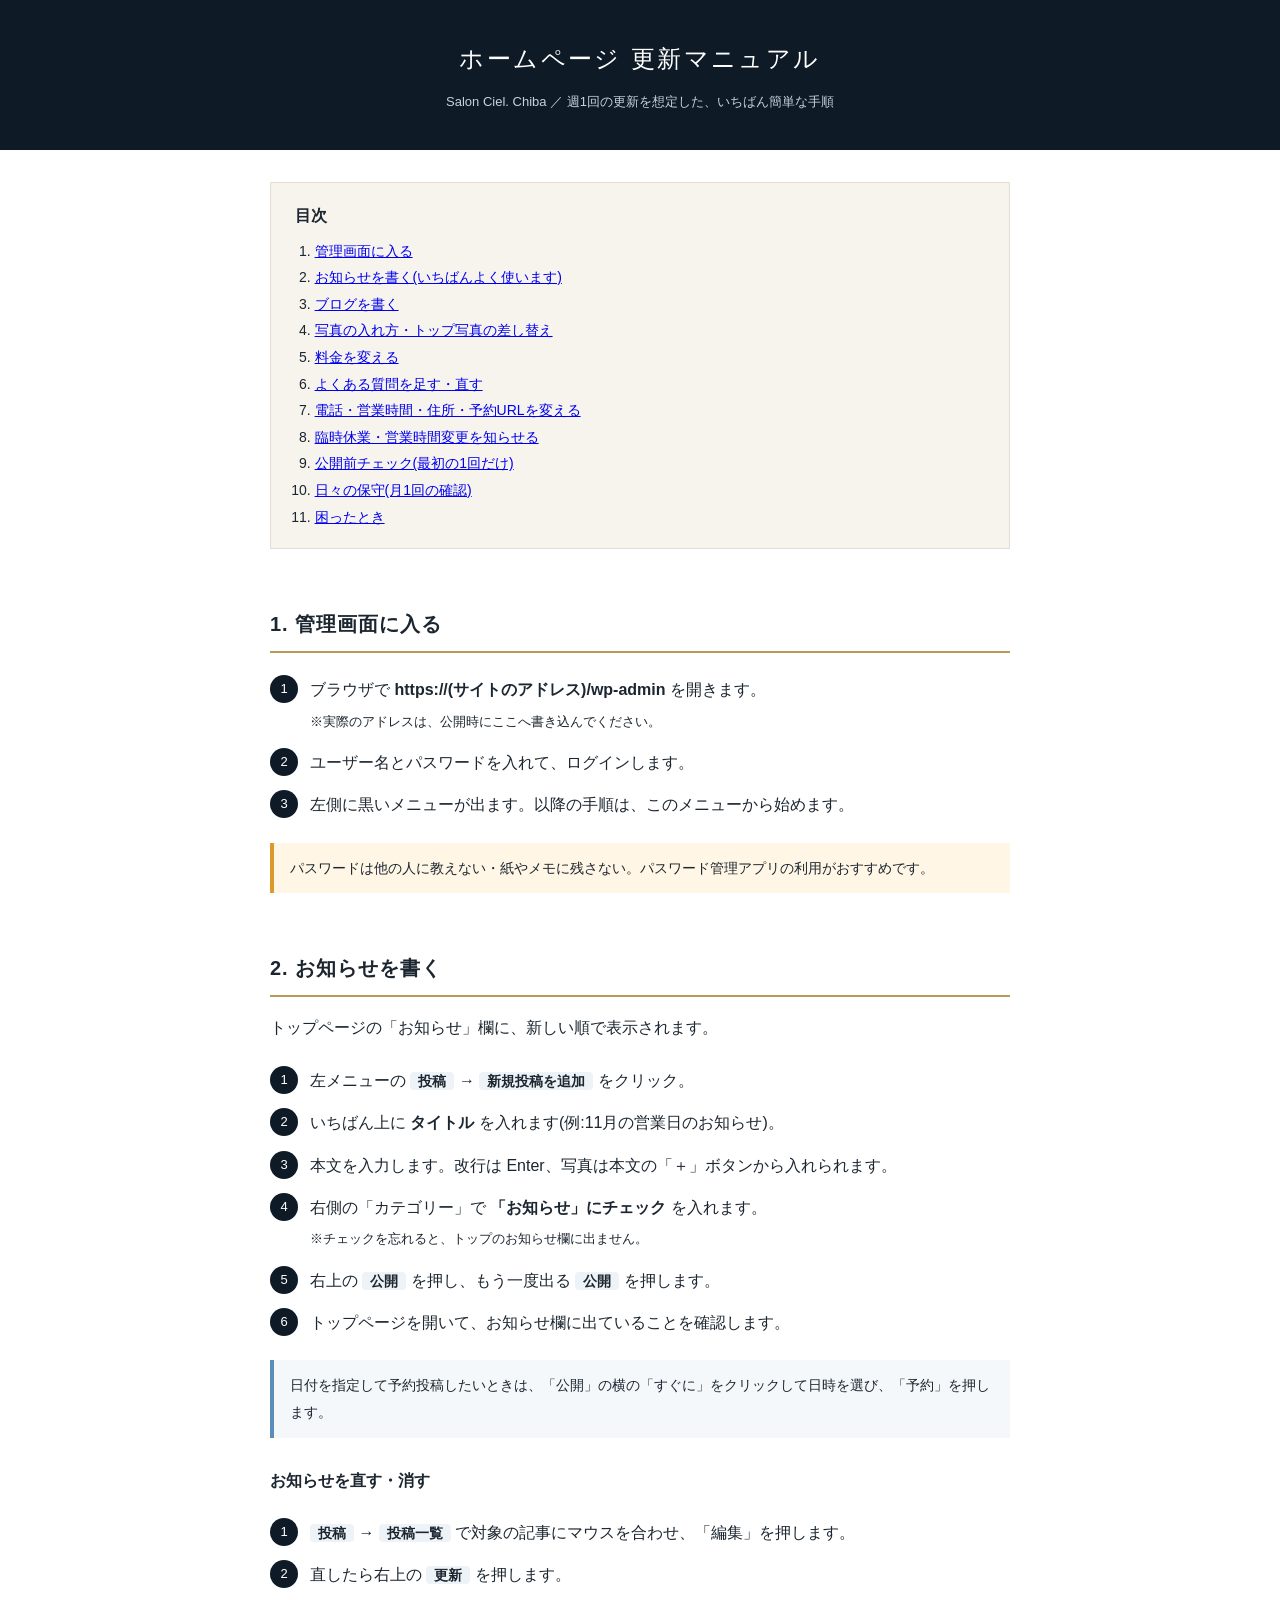
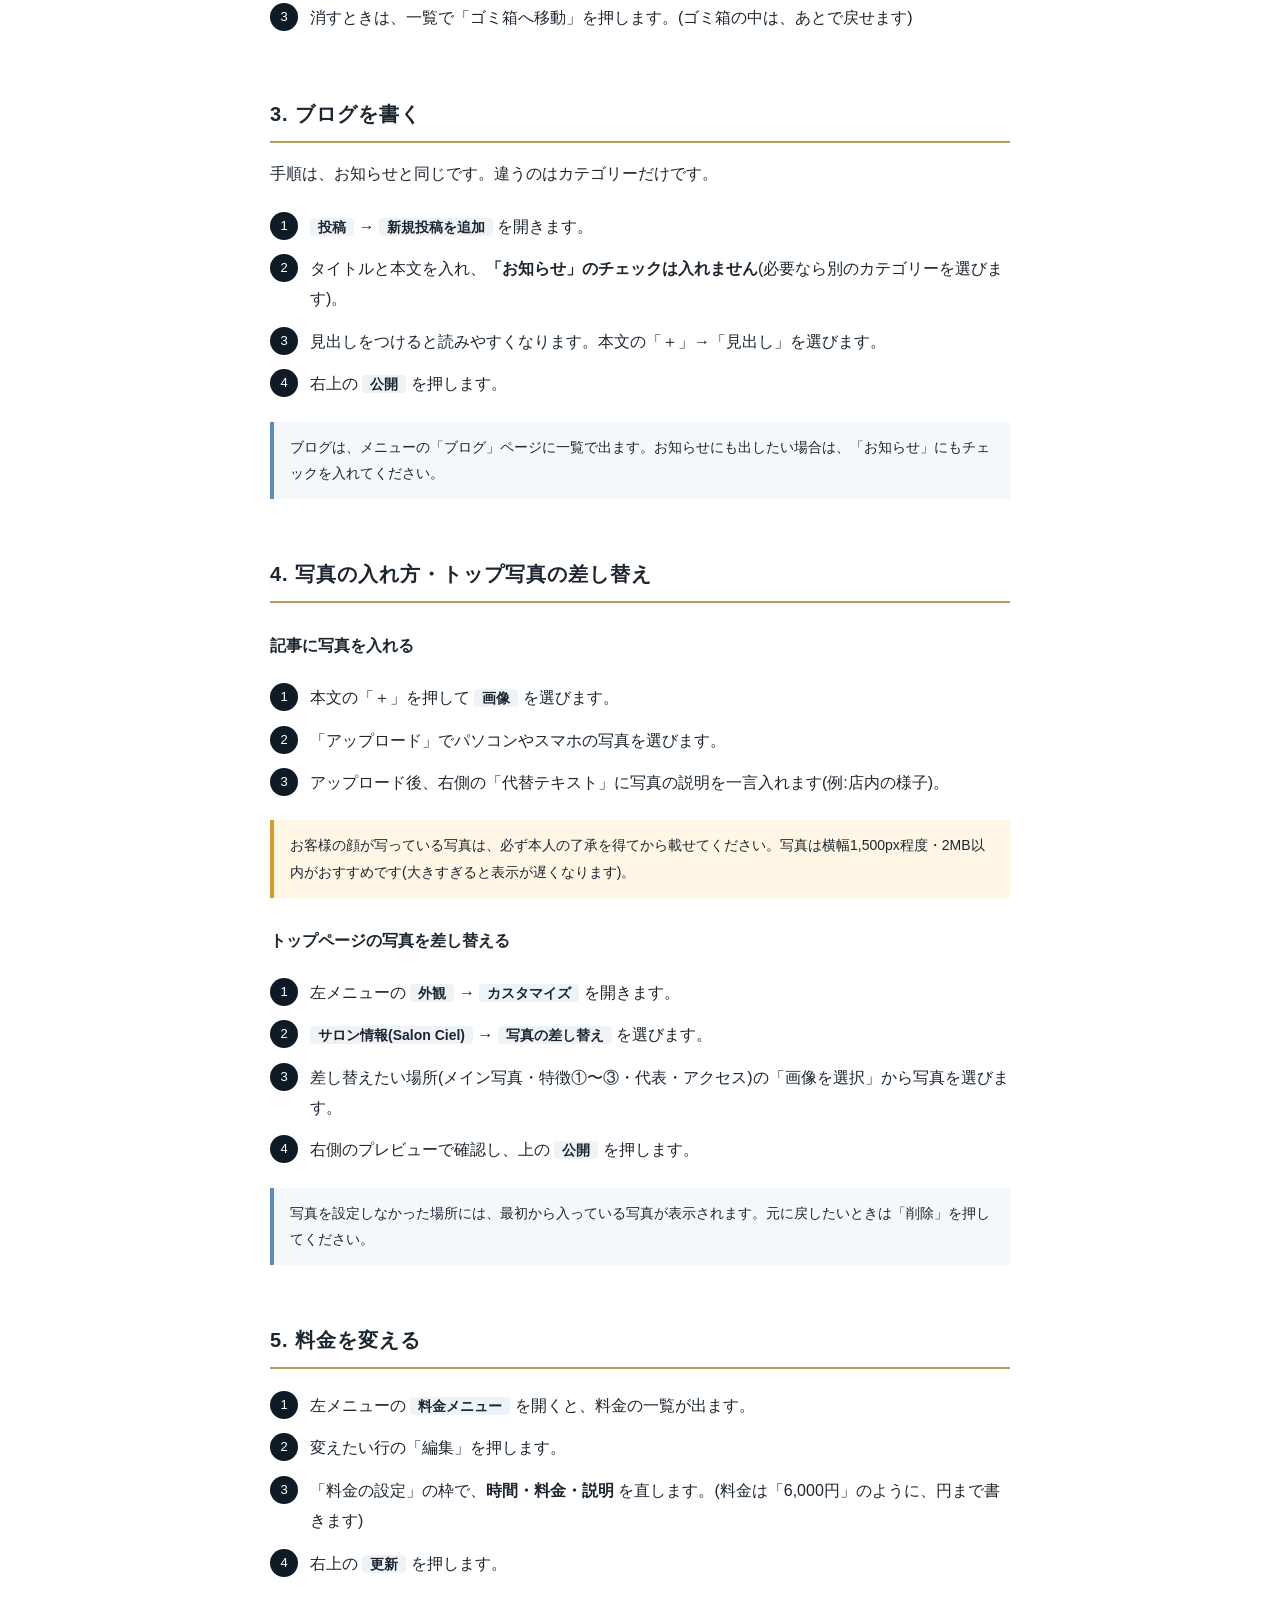
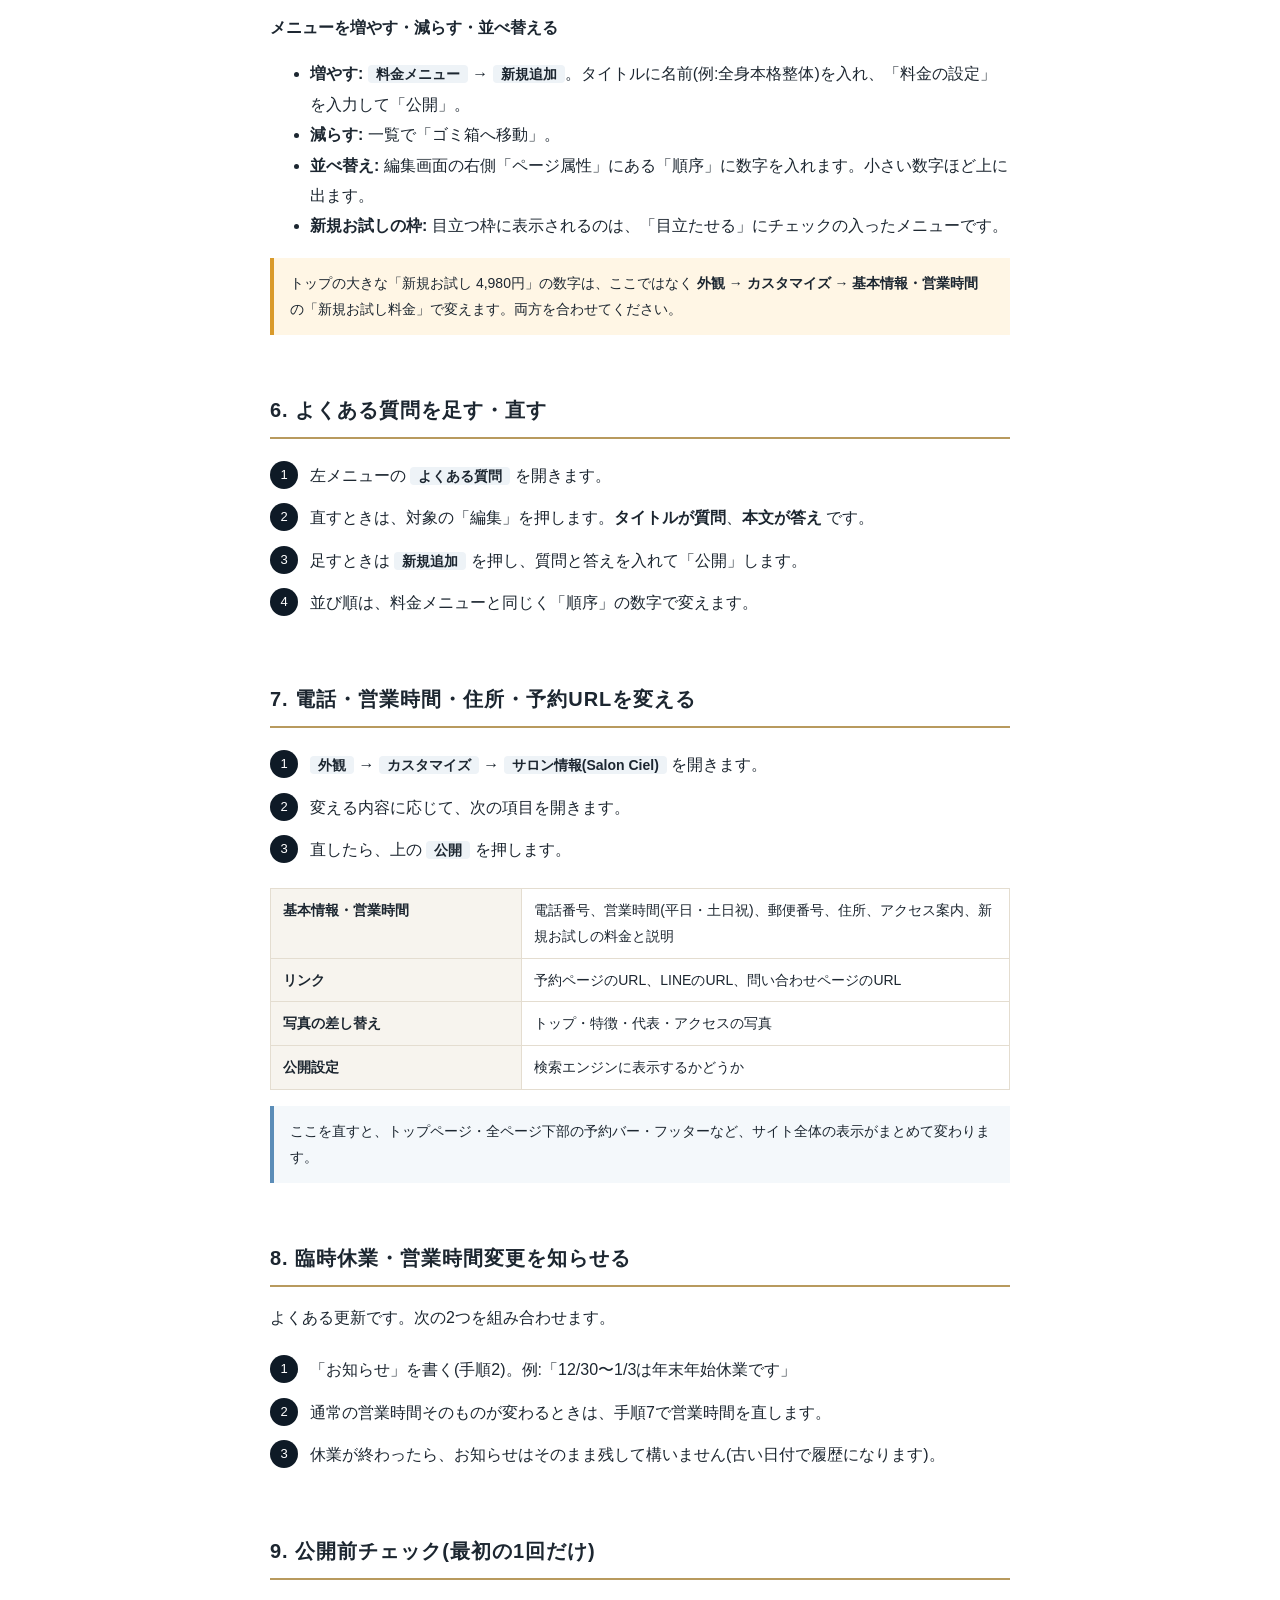
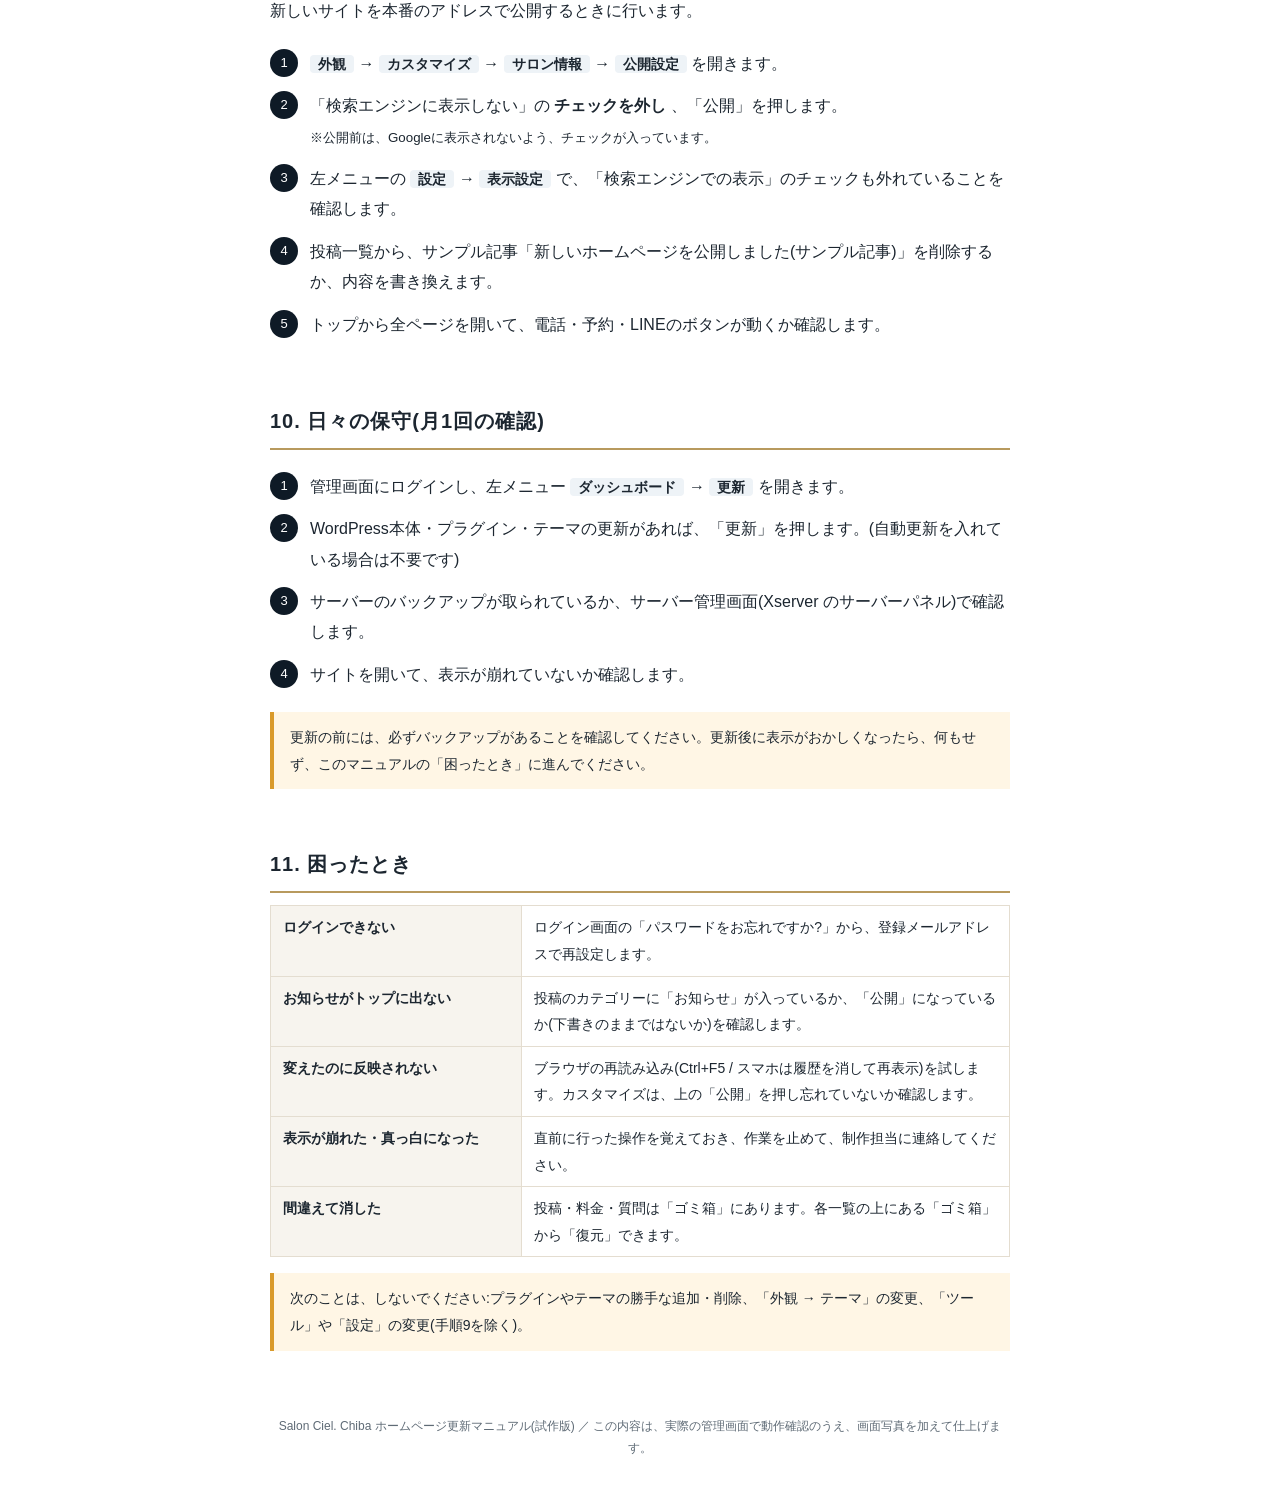
==== docs/manual.html @ d83c0a7d "Add update manual for staff Co-Authored-By: Claude Sonnet 5.5 <noreply@anthropic.com>" ====
<!doctype html>
<html lang="ja">
<head>
<meta charset="utf-8">
<meta name="viewport" content="width=device-width,initial-scale=1">
<meta name="robots" content="noindex,nofollow">
<title>ホームページ更新マニュアル | Salon Ciel. Chiba</title>
<style>
:root{--navy:#0e1a26;--gold:#b89a5e;--ink:#1c2630;--sub:#5f6b76;--line:#e4ddd0;--bg:#f7f4ee}
*{box-sizing:border-box}
body{margin:0;font-family:"Hiragino Sans","Yu Gothic",Meiryo,sans-serif;color:var(--ink);line-height:1.9;background:#fff}
header{background:var(--navy);color:#fff;padding:36px 20px;text-align:center}
header h1{margin:0;font-size:24px;letter-spacing:.1em;font-weight:500}
header p{margin:8px 0 0;color:#c9d2da;font-size:13px}
.wrap{max-width:780px;margin:0 auto;padding:0 20px}
nav.toc{background:var(--bg);border:1px solid var(--line);padding:18px 24px;margin:32px 0}
nav.toc b{display:block;margin-bottom:6px}
nav.toc ol{margin:0;padding-left:1.4em;font-size:14px}
h2{font-size:20px;margin:56px 0 12px;padding-bottom:8px;border-bottom:2px solid var(--gold);letter-spacing:.05em}
h3{font-size:16px;margin:28px 0 6px}
ol.steps{counter-reset:s;list-style:none;padding:0}
ol.steps li{counter-increment:s;position:relative;padding:6px 0 6px 40px}
ol.steps li::before{content:counter(s);position:absolute;left:0;top:6px;width:28px;height:28px;border-radius:50%;background:var(--navy);color:#fff;text-align:center;line-height:28px;font-size:13px}
.menu{background:#eef3f7;border-radius:4px;padding:1px 8px;font-weight:600;font-size:14px;white-space:nowrap}
.note,.warn{padding:12px 16px;font-size:14px;margin:16px 0;border-left:4px solid}
.note{background:#f4f8fb;border-color:#5b8db8}
.warn{background:#fff6e5;border-color:#d99a2b}
table{width:100%;border-collapse:collapse;font-size:14px;margin:12px 0}
th,td{border:1px solid var(--line);padding:8px 12px;text-align:left;vertical-align:top}
th{background:var(--bg);width:34%}
footer{margin:64px 0 40px;text-align:center;color:var(--sub);font-size:12px}
@media print{header{background:#fff;color:#000;border-bottom:2px solid #000}header p{color:#333}h2{break-after:avoid}ol.steps li,.note,.warn{break-inside:avoid}}
</style>
</head>
<body>
<header>
  <h1>ホームページ 更新マニュアル</h1>
  <p>Salon Ciel. Chiba ／ 週1回の更新を想定した、いちばん簡単な手順</p>
</header>

<div class="wrap">

<nav class="toc">
  <b>目次</b>
  <ol>
    <li><a href="#login">管理画面に入る</a></li>
    <li><a href="#news">お知らせを書く(いちばんよく使います)</a></li>
    <li><a href="#blog">ブログを書く</a></li>
    <li><a href="#photo">写真の入れ方・トップ写真の差し替え</a></li>
    <li><a href="#price">料金を変える</a></li>
    <li><a href="#faq">よくある質問を足す・直す</a></li>
    <li><a href="#info">電話・営業時間・住所・予約URLを変える</a></li>
    <li><a href="#holiday">臨時休業・営業時間変更を知らせる</a></li>
    <li><a href="#publish">公開前チェック(最初の1回だけ)</a></li>
    <li><a href="#care">日々の保守(月1回の確認)</a></li>
    <li><a href="#trouble">困ったとき</a></li>
  </ol>
</nav>

<h2 id="login">1. 管理画面に入る</h2>
<ol class="steps">
  <li>ブラウザで <b>https://(サイトのアドレス)/wp-admin</b> を開きます。<br><small>※実際のアドレスは、公開時にここへ書き込んでください。</small></li>
  <li>ユーザー名とパスワードを入れて、ログインします。</li>
  <li>左側に黒いメニューが出ます。以降の手順は、このメニューから始めます。</li>
</ol>
<div class="warn">パスワードは他の人に教えない・紙やメモに残さない。パスワード管理アプリの利用がおすすめです。</div>

<h2 id="news">2. お知らせを書く</h2>
<p>トップページの「お知らせ」欄に、新しい順で表示されます。</p>
<ol class="steps">
  <li>左メニューの <span class="menu">投稿</span> → <span class="menu">新規投稿を追加</span> をクリック。</li>
  <li>いちばん上に <b>タイトル</b> を入れます(例:11月の営業日のお知らせ)。</li>
  <li>本文を入力します。改行は Enter、写真は本文の「＋」ボタンから入れられます。</li>
  <li>右側の「カテゴリー」で <b>「お知らせ」にチェック</b> を入れます。<br><small>※チェックを忘れると、トップのお知らせ欄に出ません。</small></li>
  <li>右上の <span class="menu">公開</span> を押し、もう一度出る <span class="menu">公開</span> を押します。</li>
  <li>トップページを開いて、お知らせ欄に出ていることを確認します。</li>
</ol>
<div class="note">日付を指定して予約投稿したいときは、「公開」の横の「すぐに」をクリックして日時を選び、「予約」を押します。</div>
<h3>お知らせを直す・消す</h3>
<ol class="steps">
  <li><span class="menu">投稿</span> → <span class="menu">投稿一覧</span> で対象の記事にマウスを合わせ、「編集」を押します。</li>
  <li>直したら右上の <span class="menu">更新</span> を押します。</li>
  <li>消すときは、一覧で「ゴミ箱へ移動」を押します。(ゴミ箱の中は、あとで戻せます)</li>
</ol>

<h2 id="blog">3. ブログを書く</h2>
<p>手順は、お知らせと同じです。違うのはカテゴリーだけです。</p>
<ol class="steps">
  <li><span class="menu">投稿</span> → <span class="menu">新規投稿を追加</span> を開きます。</li>
  <li>タイトルと本文を入れ、<b>「お知らせ」のチェックは入れません</b>(必要なら別のカテゴリーを選びます)。</li>
  <li>見出しをつけると読みやすくなります。本文の「＋」→「見出し」を選びます。</li>
  <li>右上の <span class="menu">公開</span> を押します。</li>
</ol>
<div class="note">ブログは、メニューの「ブログ」ページに一覧で出ます。お知らせにも出したい場合は、「お知らせ」にもチェックを入れてください。</div>

<h2 id="photo">4. 写真の入れ方・トップ写真の差し替え</h2>
<h3>記事に写真を入れる</h3>
<ol class="steps">
  <li>本文の「＋」を押して <span class="menu">画像</span> を選びます。</li>
  <li>「アップロード」でパソコンやスマホの写真を選びます。</li>
  <li>アップロード後、右側の「代替テキスト」に写真の説明を一言入れます(例:店内の様子)。</li>
</ol>
<div class="warn">お客様の顔が写っている写真は、必ず本人の了承を得てから載せてください。写真は横幅1,500px程度・2MB以内がおすすめです(大きすぎると表示が遅くなります)。</div>
<h3>トップページの写真を差し替える</h3>
<ol class="steps">
  <li>左メニューの <span class="menu">外観</span> → <span class="menu">カスタマイズ</span> を開きます。</li>
  <li><span class="menu">サロン情報(Salon Ciel)</span> → <span class="menu">写真の差し替え</span> を選びます。</li>
  <li>差し替えたい場所(メイン写真・特徴①〜③・代表・アクセス)の「画像を選択」から写真を選びます。</li>
  <li>右側のプレビューで確認し、上の <span class="menu">公開</span> を押します。</li>
</ol>
<div class="note">写真を設定しなかった場所には、最初から入っている写真が表示されます。元に戻したいときは「削除」を押してください。</div>

<h2 id="price">5. 料金を変える</h2>
<ol class="steps">
  <li>左メニューの <span class="menu">料金メニュー</span> を開くと、料金の一覧が出ます。</li>
  <li>変えたい行の「編集」を押します。</li>
  <li>「料金の設定」の枠で、<b>時間・料金・説明</b> を直します。(料金は「6,000円」のように、円まで書きます)</li>
  <li>右上の <span class="menu">更新</span> を押します。</li>
</ol>
<h3>メニューを増やす・減らす・並べ替える</h3>
<ul>
  <li><b>増やす:</b> <span class="menu">料金メニュー</span> → <span class="menu">新規追加</span>。タイトルに名前(例:全身本格整体)を入れ、「料金の設定」を入力して「公開」。</li>
  <li><b>減らす:</b> 一覧で「ゴミ箱へ移動」。</li>
  <li><b>並べ替え:</b> 編集画面の右側「ページ属性」にある「順序」に数字を入れます。小さい数字ほど上に出ます。</li>
  <li><b>新規お試しの枠:</b> 目立つ枠に表示されるのは、「目立たせる」にチェックの入ったメニューです。</li>
</ul>
<div class="warn">トップの大きな「新規お試し 4,980円」の数字は、ここではなく <b>外観 → カスタマイズ → 基本情報・営業時間</b> の「新規お試し料金」で変えます。両方を合わせてください。</div>

<h2 id="faq">6. よくある質問を足す・直す</h2>
<ol class="steps">
  <li>左メニューの <span class="menu">よくある質問</span> を開きます。</li>
  <li>直すときは、対象の「編集」を押します。<b>タイトルが質問</b>、<b>本文が答え</b> です。</li>
  <li>足すときは <span class="menu">新規追加</span> を押し、質問と答えを入れて「公開」します。</li>
  <li>並び順は、料金メニューと同じく「順序」の数字で変えます。</li>
</ol>

<h2 id="info">7. 電話・営業時間・住所・予約URLを変える</h2>
<ol class="steps">
  <li><span class="menu">外観</span> → <span class="menu">カスタマイズ</span> → <span class="menu">サロン情報(Salon Ciel)</span> を開きます。</li>
  <li>変える内容に応じて、次の項目を開きます。</li>
  <li>直したら、上の <span class="menu">公開</span> を押します。</li>
</ol>
<table>
  <tr><th>基本情報・営業時間</th><td>電話番号、営業時間(平日・土日祝)、郵便番号、住所、アクセス案内、新規お試しの料金と説明</td></tr>
  <tr><th>リンク</th><td>予約ページのURL、LINEのURL、問い合わせページのURL</td></tr>
  <tr><th>写真の差し替え</th><td>トップ・特徴・代表・アクセスの写真</td></tr>
  <tr><th>公開設定</th><td>検索エンジンに表示するかどうか</td></tr>
</table>
<div class="note">ここを直すと、トップページ・全ページ下部の予約バー・フッターなど、サイト全体の表示がまとめて変わります。</div>

<h2 id="holiday">8. 臨時休業・営業時間変更を知らせる</h2>
<p>よくある更新です。次の2つを組み合わせます。</p>
<ol class="steps">
  <li>「お知らせ」を書く(手順2)。例:「12/30〜1/3は年末年始休業です」</li>
  <li>通常の営業時間そのものが変わるときは、手順7で営業時間を直します。</li>
  <li>休業が終わったら、お知らせはそのまま残して構いません(古い日付で履歴になります)。</li>
</ol>

<h2 id="publish">9. 公開前チェック(最初の1回だけ)</h2>
<p>新しいサイトを本番のアドレスで公開するときに行います。</p>
<ol class="steps">
  <li><span class="menu">外観</span> → <span class="menu">カスタマイズ</span> → <span class="menu">サロン情報</span> → <span class="menu">公開設定</span> を開きます。</li>
  <li>「検索エンジンに表示しない」の <b>チェックを外し</b> 、「公開」を押します。<br><small>※公開前は、Googleに表示されないよう、チェックが入っています。</small></li>
  <li>左メニューの <span class="menu">設定</span> → <span class="menu">表示設定</span> で、「検索エンジンでの表示」のチェックも外れていることを確認します。</li>
  <li>投稿一覧から、サンプル記事「新しいホームページを公開しました(サンプル記事)」を削除するか、内容を書き換えます。</li>
  <li>トップから全ページを開いて、電話・予約・LINEのボタンが動くか確認します。</li>
</ol>

<h2 id="care">10. 日々の保守(月1回の確認)</h2>
<ol class="steps">
  <li>管理画面にログインし、左メニュー <span class="menu">ダッシュボード</span> → <span class="menu">更新</span> を開きます。</li>
  <li>WordPress本体・プラグイン・テーマの更新があれば、「更新」を押します。(自動更新を入れている場合は不要です)</li>
  <li>サーバーのバックアップが取られているか、サーバー管理画面(Xserver のサーバーパネル)で確認します。</li>
  <li>サイトを開いて、表示が崩れていないか確認します。</li>
</ol>
<div class="warn">更新の前には、必ずバックアップがあることを確認してください。更新後に表示がおかしくなったら、何もせず、このマニュアルの「困ったとき」に進んでください。</div>

<h2 id="trouble">11. 困ったとき</h2>
<table>
  <tr><th>ログインできない</th><td>ログイン画面の「パスワードをお忘れですか?」から、登録メールアドレスで再設定します。</td></tr>
  <tr><th>お知らせがトップに出ない</th><td>投稿のカテゴリーに「お知らせ」が入っているか、「公開」になっているか(下書きのままではないか)を確認します。</td></tr>
  <tr><th>変えたのに反映されない</th><td>ブラウザの再読み込み(Ctrl+F5 / スマホは履歴を消して再表示)を試します。カスタマイズは、上の「公開」を押し忘れていないか確認します。</td></tr>
  <tr><th>表示が崩れた・真っ白になった</th><td>直前に行った操作を覚えておき、作業を止めて、制作担当に連絡してください。</td></tr>
  <tr><th>間違えて消した</th><td>投稿・料金・質問は「ゴミ箱」にあります。各一覧の上にある「ゴミ箱」から「復元」できます。</td></tr>
</table>
<div class="warn">次のことは、しないでください:プラグインやテーマの勝手な追加・削除、「外観 → テーマ」の変更、「ツール」や「設定」の変更(手順9を除く)。</div>

<footer>Salon Ciel. Chiba ホームページ更新マニュアル(試作版) ／ この内容は、実際の管理画面で動作確認のうえ、画面写真を加えて仕上げます。</footer>

</div>
</body>
</html>
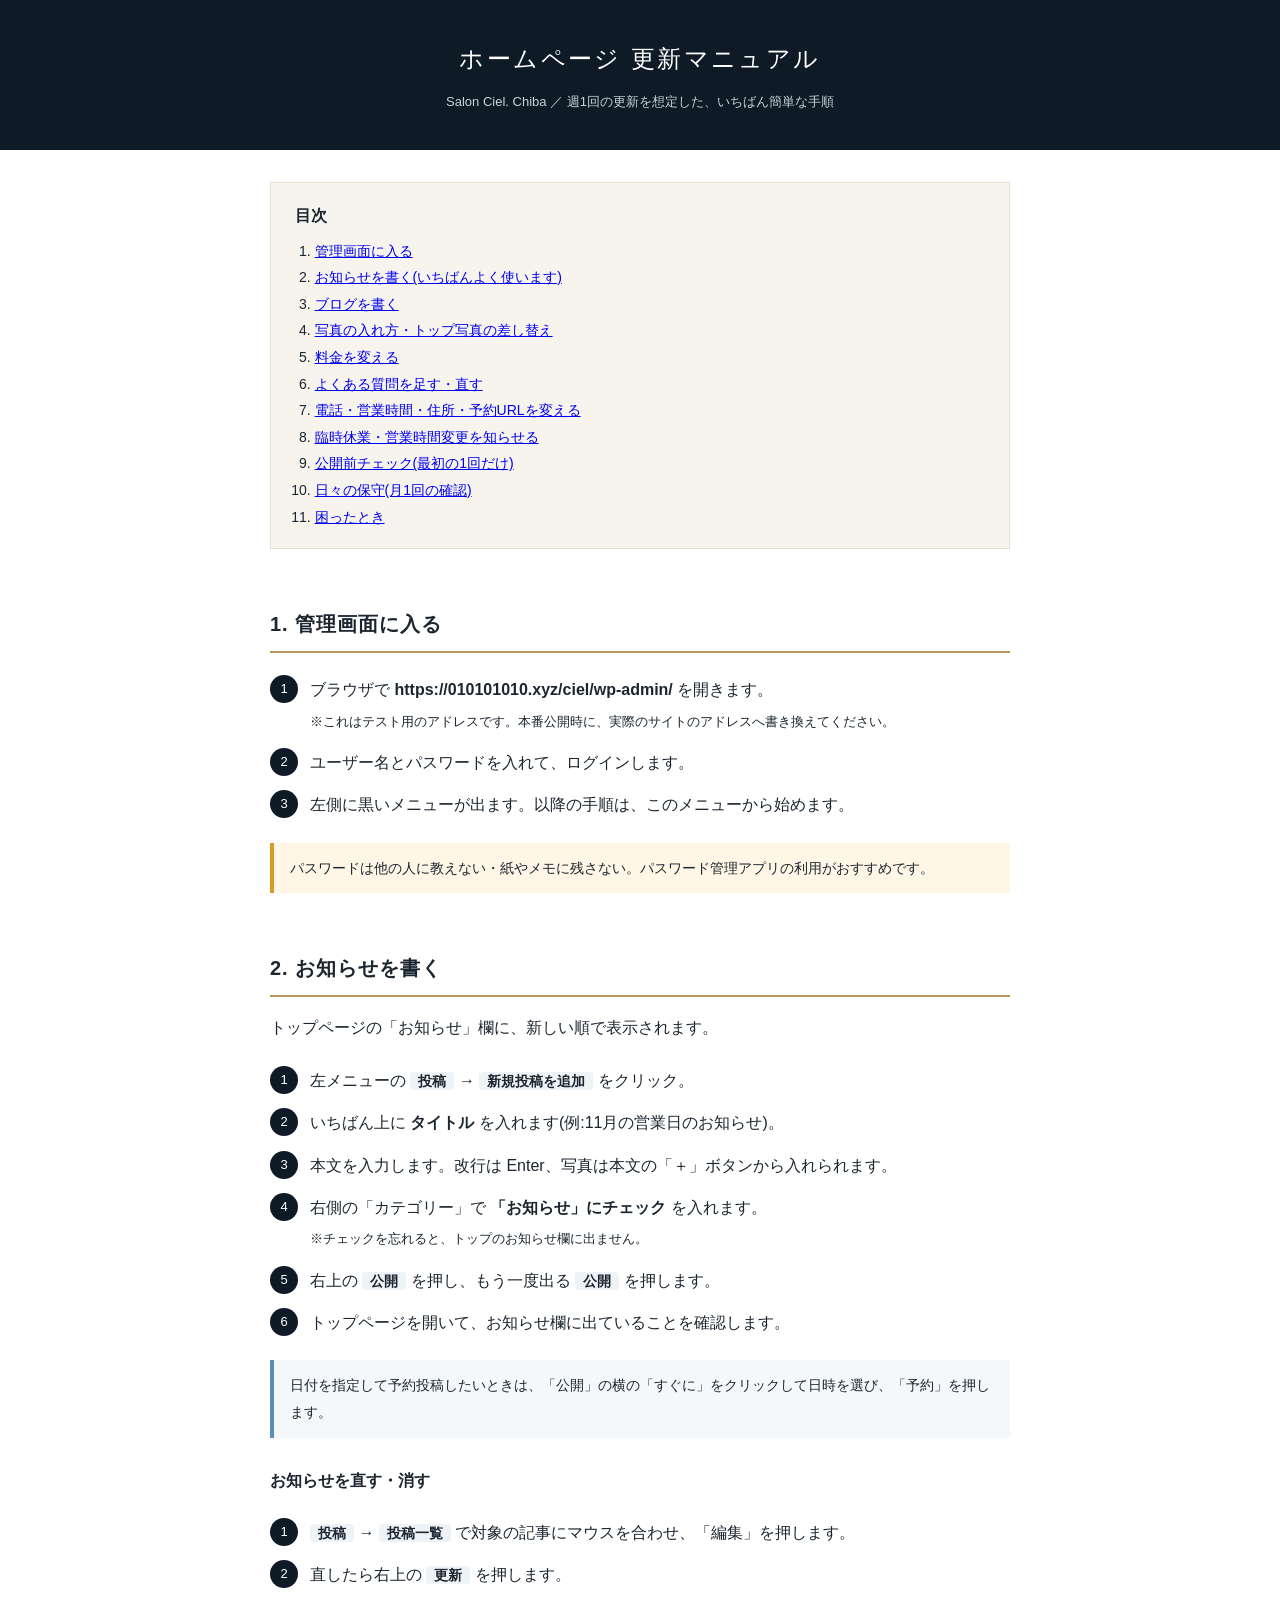
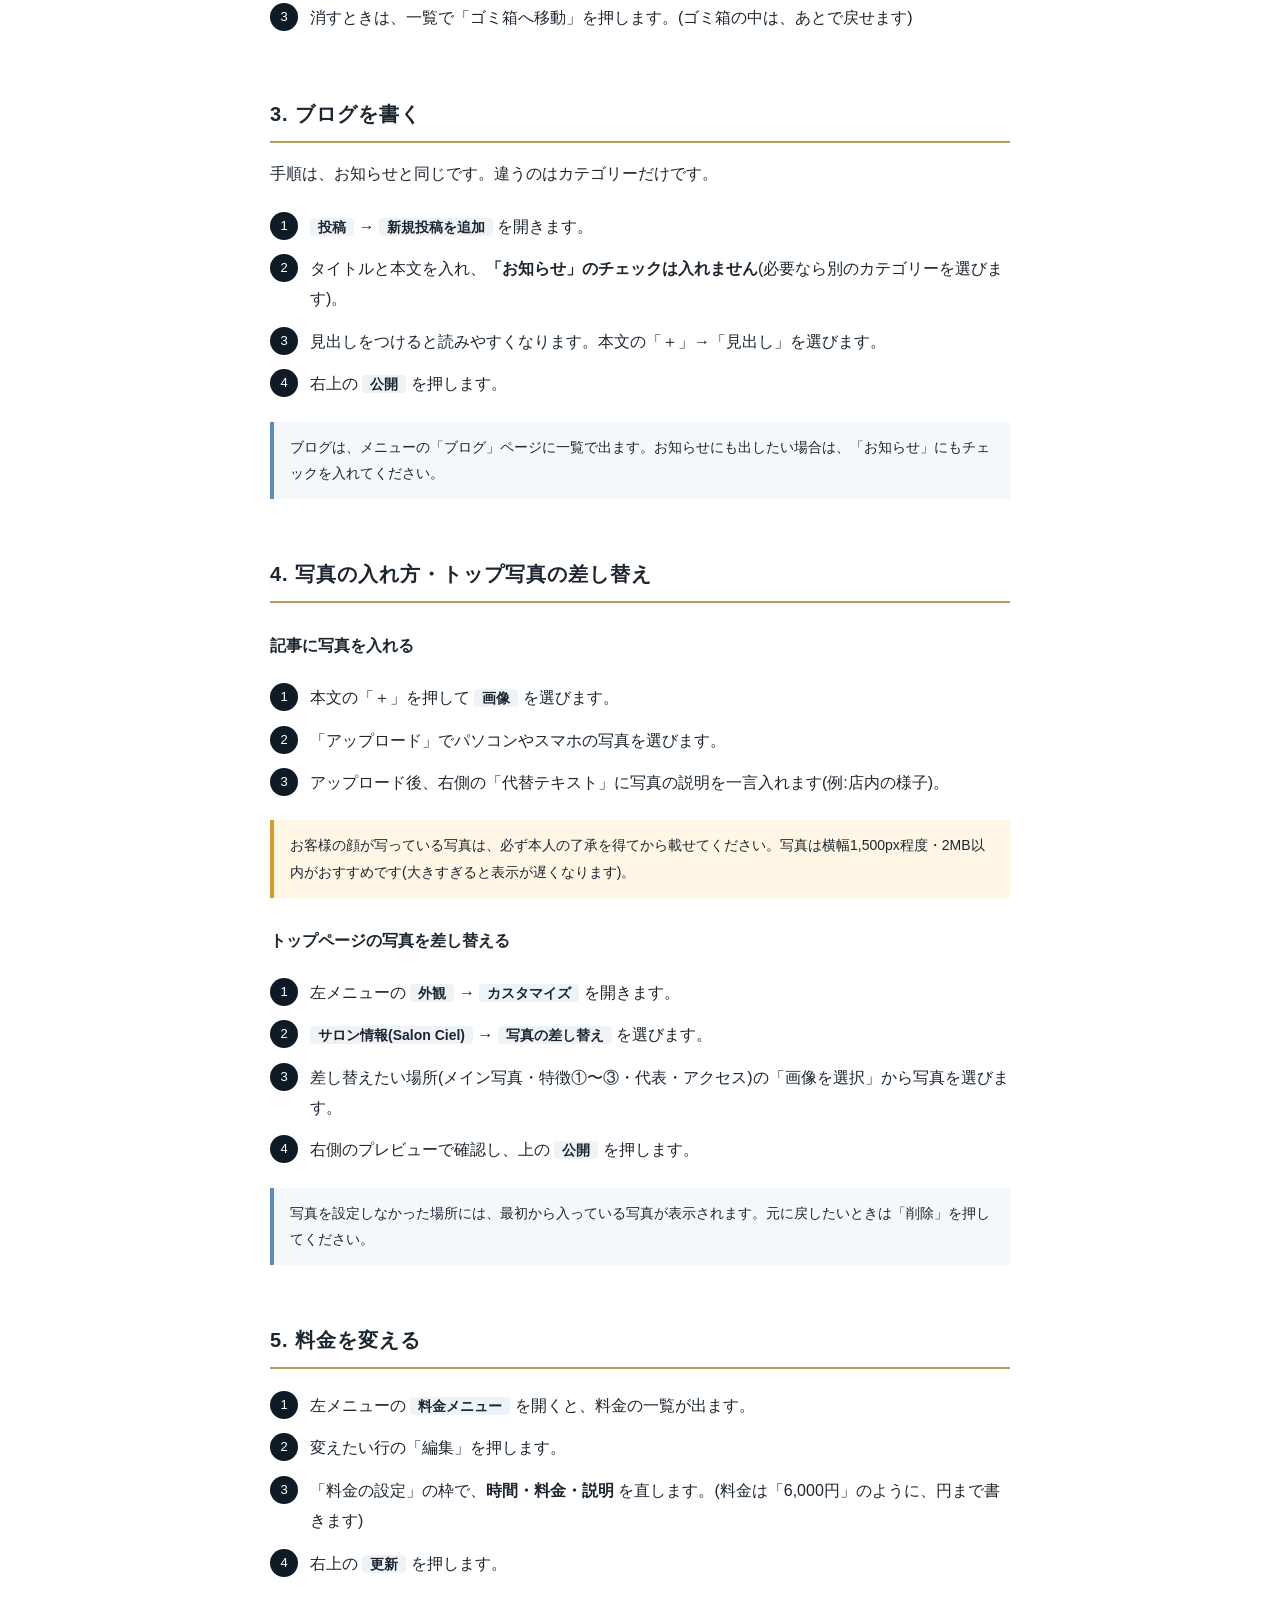
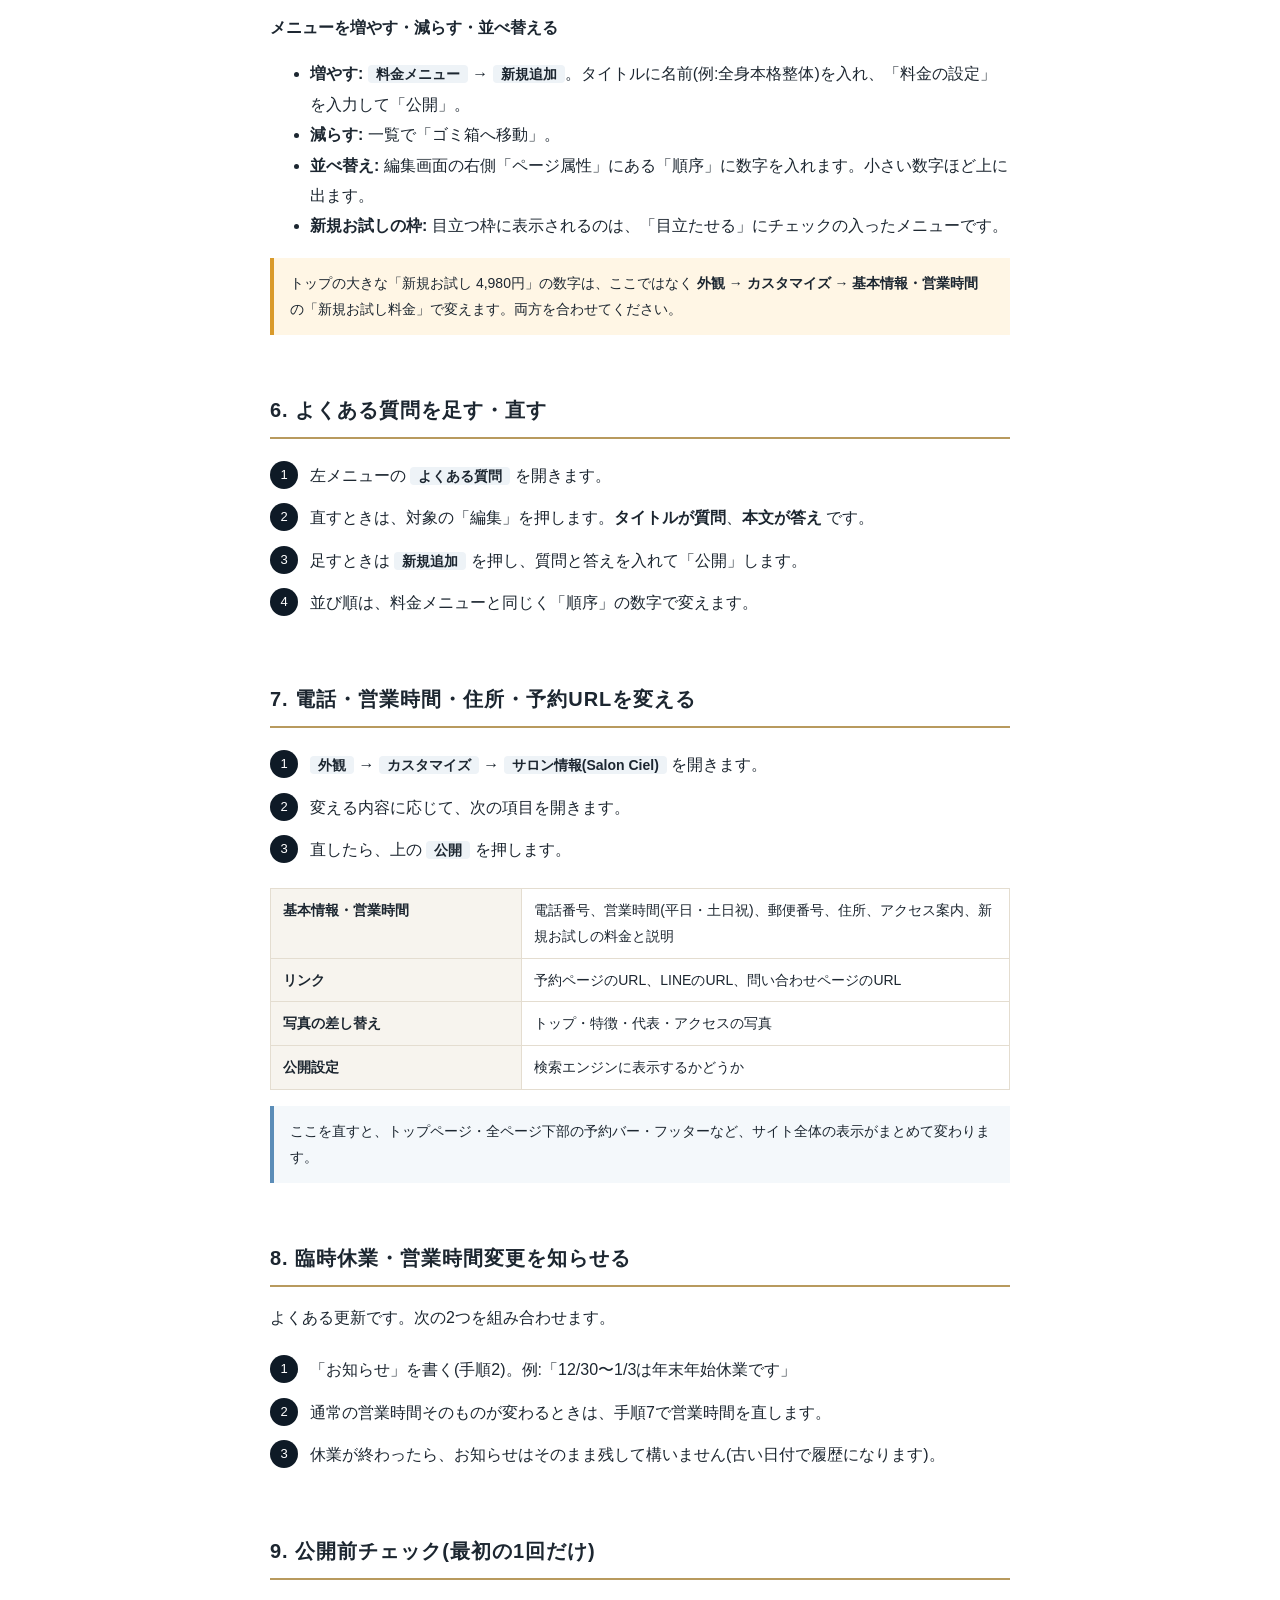
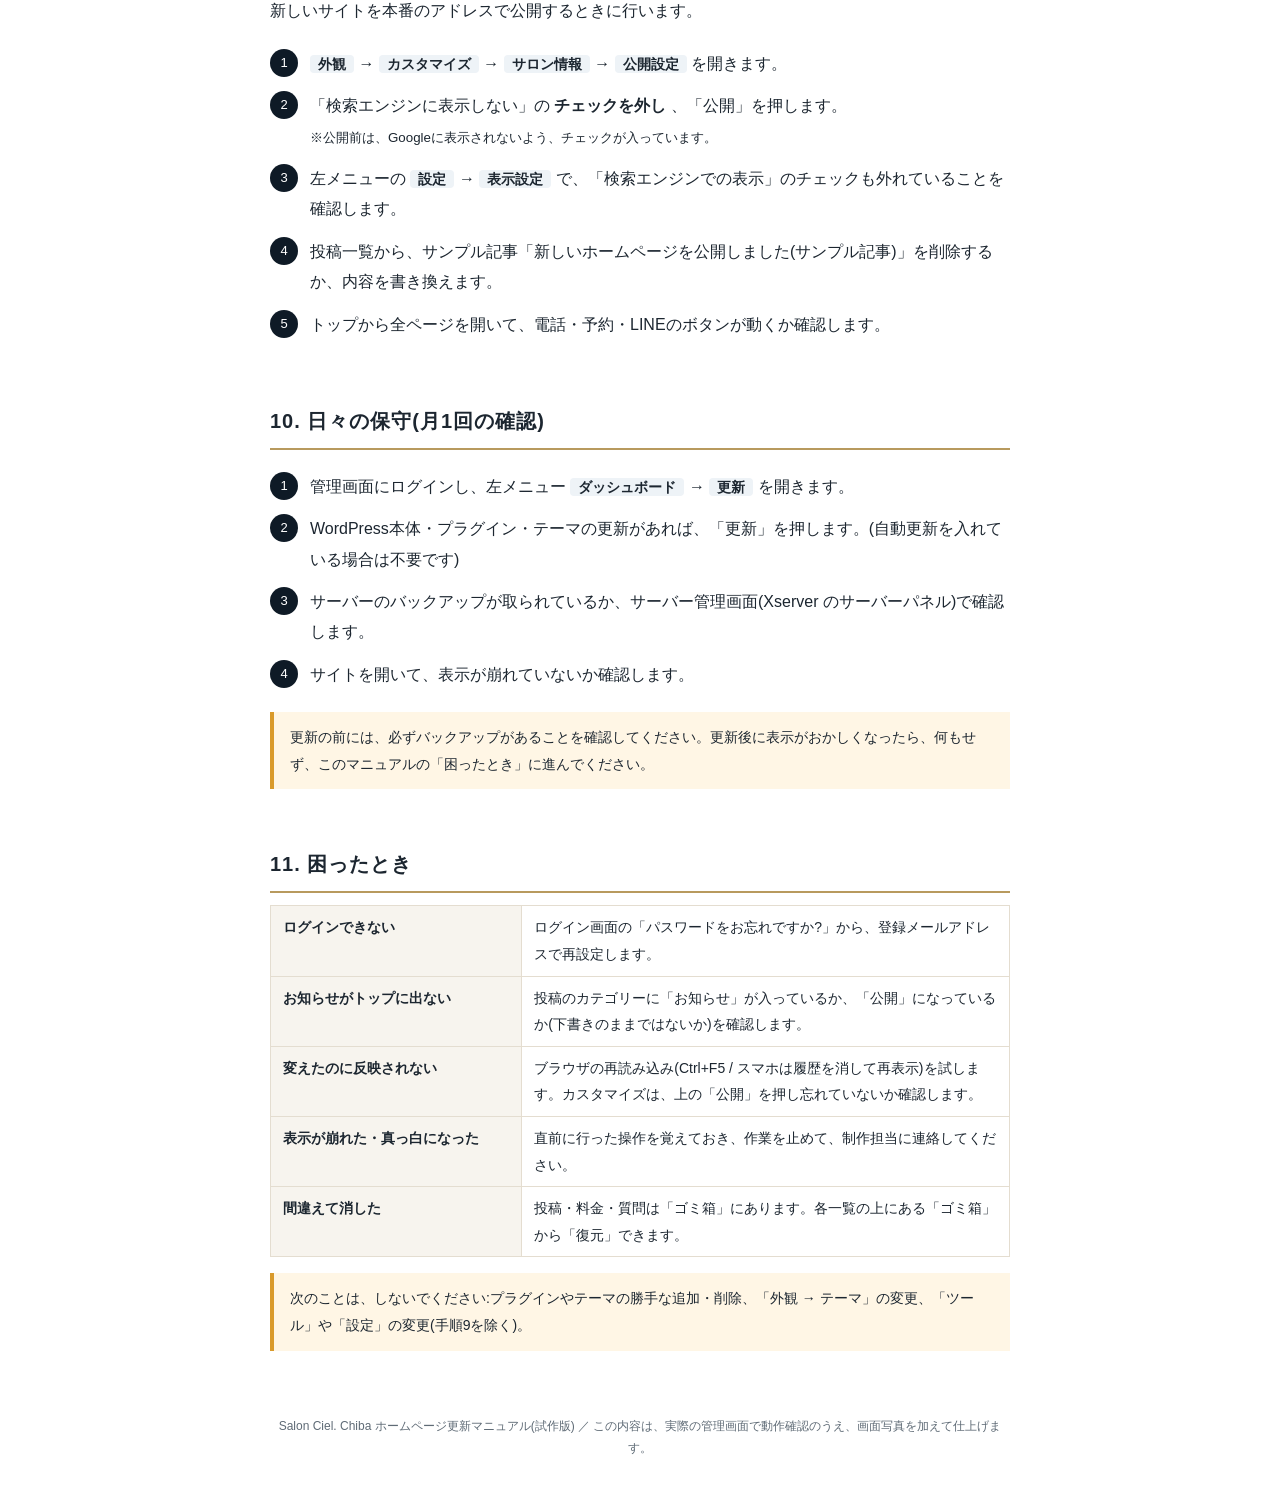
==== commit 47517e8b: "manual: add test admin URL Co-Authored-By: Claude Sonnet 5.5 <noreply@anthropic.com>" ====
--- a/docs/manual.html
+++ b/docs/manual.html
@@ -59,7 +59,7 @@
 
 <h2 id="login">1. 管理画面に入る</h2>
 <ol class="steps">
-  <li>ブラウザで <b>https://(サイトのアドレス)/wp-admin</b> を開きます。<br><small>※実際のアドレスは、公開時にここへ書き込んでください。</small></li>
+  <li>ブラウザで <b>https://010101010.xyz/ciel/wp-admin/</b> を開きます。<br><small>※これはテスト用のアドレスです。本番公開時に、実際のサイトのアドレスへ書き換えてください。</small></li>
   <li>ユーザー名とパスワードを入れて、ログインします。</li>
   <li>左側に黒いメニューが出ます。以降の手順は、このメニューから始めます。</li>
 </ol>
